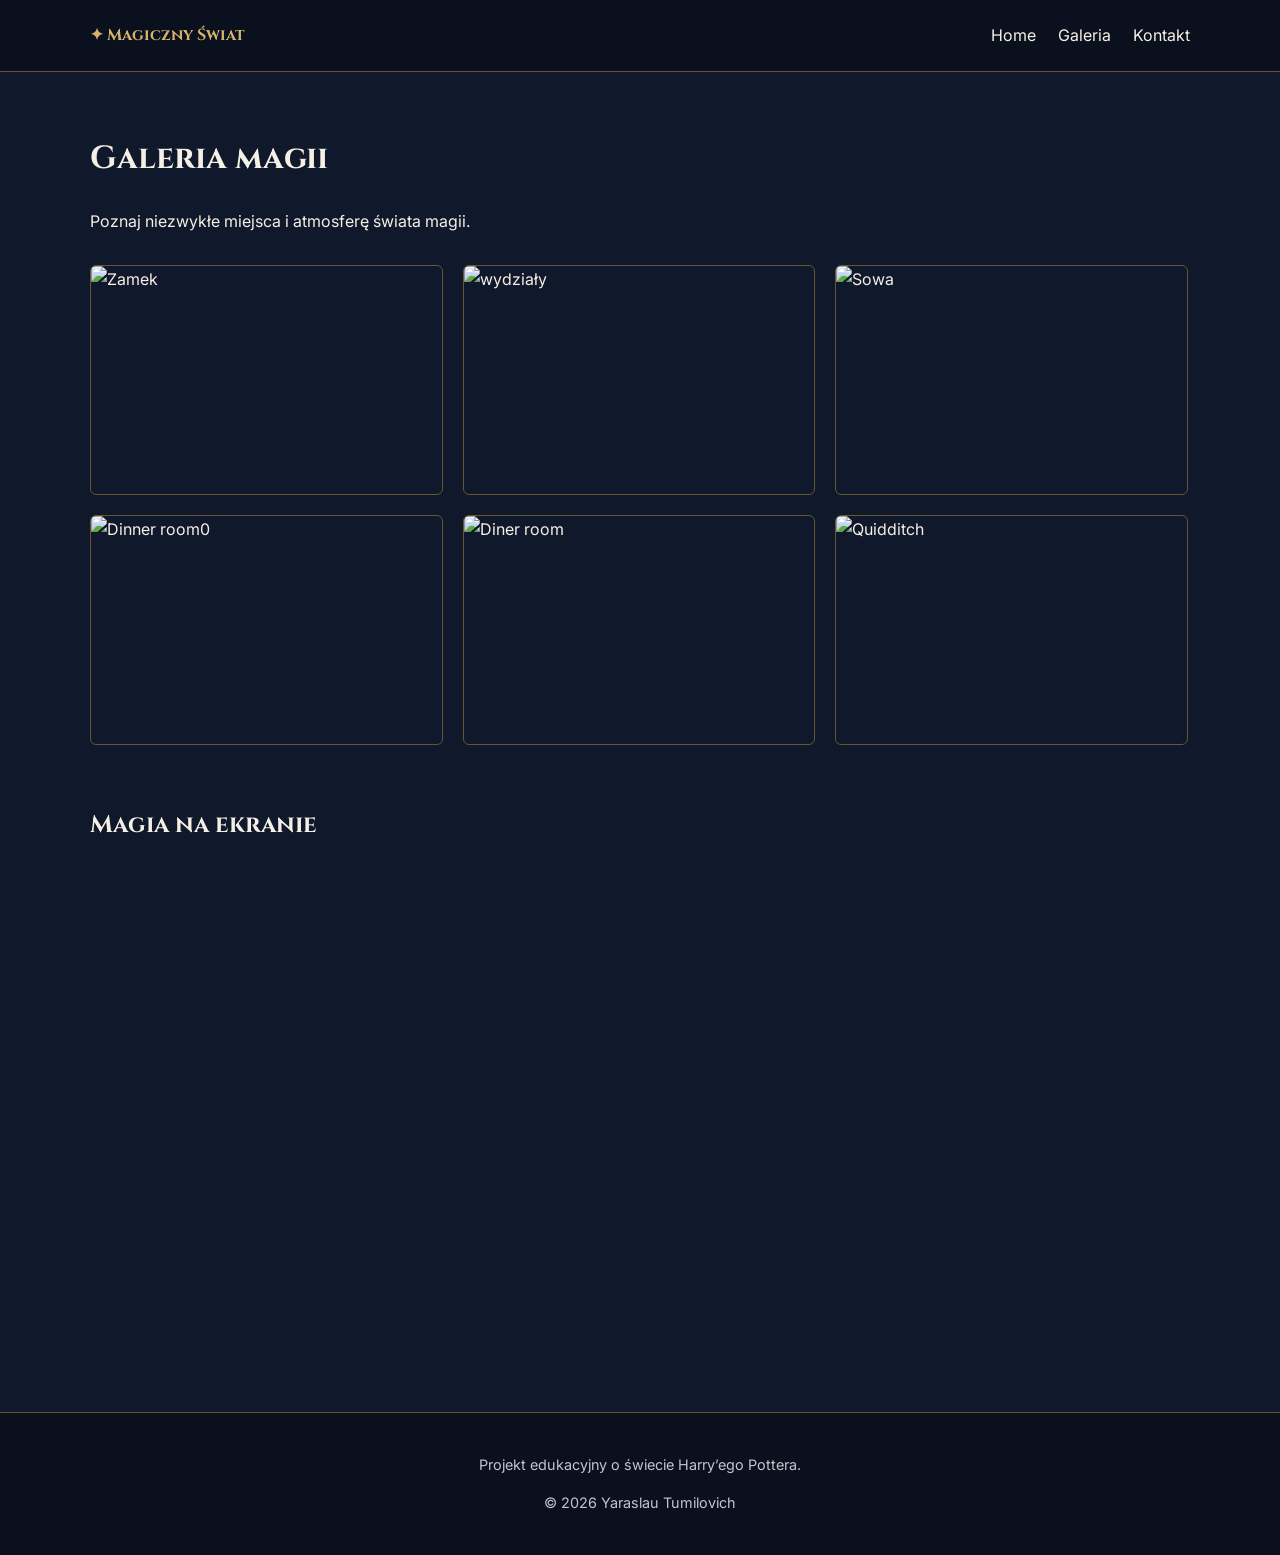
==== Project_01/galeria.html @ c5081dbd "Complete Project1" ====
<!doctype html>
<html lang="pl">
  <head>
    <meta charset="UTF-8" />
    <meta name="viewport" content="width=device-width, initial-scale=1.0" />
    <title>Magiczny Świat | Galeria</title>
    <link rel="stylesheet" href="style.css" />
    <script src="script.js" defer></script>
  </head>
  <body>
    <header>
      <a class="logo" href="index.html">✦ Magiczny Świat</a>
      <nav>
        <a href="index.html">Home</a>
        <a href="galeria.html">Galeria</a>
        <a href="kontakt.html">Kontakt</a>
      </nav>
    </header>

    <main class="content">
      <h1>Galeria magii</h1>
      <p>Poznaj niezwykłe miejsca i atmosferę świata magii.</p>

      <div class="gallery">
        <img
          src="https://zpopk.pl/wp-content/uploads/2015/04/harry-potter-castle-hogwarts-wallpapers-wallpaper.jpg"
          alt="Zamek"
        />
        <img
          src="https://external-preview.redd.it/harry-potter-hogwarts-houses-1920x1200-v0-zHexA8JTE24rK2F6o2oVJ0EuWaGYex3eptTQzWgzFQA.png?auto=webp&s=772285800572b86a39f3e095a0baf3e197e43bb5"
          alt="wydziały"
        />
        <img
          src="https://kremlinpalace.org/images/events/1709196272.jpg"
          alt="Sowa"
        />
        <img
          src="https://cdn.lifehacker.ru/wp-content/uploads/2026/10/w1500_57704616_1536x768_1792516283.jpg"
          alt="Dinner room0"
        />
        <img
          src="https://images4.alphacoders.com/130/thumb-1920-1308100.jpeg"
          alt="Diner room"
        />
        <img
          src="https://simplywallpaper.net/pictures/2010/10/02/Harry-Potter-Quidditch.jpg"
          alt="Quidditch"
        />
      </div>

      <section class="video-section">
        <h2>Magia na ekranie</h2>
        <div class="video">
          <iframe
            src="https://www.youtube-nocookie.com/embed/VyHV0BRtd0Y"
            title="Zwiastun filmu Harry Potter i Kamień Filozoficzny"
            allowfullscreen
          >
          </iframe>
        </div>
      </section>
    </main>

    <footer>
      <p>Projekt edukacyjny o świecie Harry’ego Pottera.</p>
      <p>© 2026 Yaraslau Tumilovich</p>
    </footer>
  </body>
</html>
---- Project_01/style.css ----
@import url("https://fonts.googleapis.com/css2?family=Cinzel:wght@500;700&family=Inter:wght@400;500;600&display=swap");

* {
  box-sizing: border-box;
}

body {
  margin: 0;
  background: #10182b;
  color: #f5f0e5;
  font-family: "Inter", Arial, sans-serif;
  line-height: 1.7;
}

header {
  display: flex;
  justify-content: space-between;
  align-items: center;
  gap: 20px;
  padding: 22px 7%;
  background: #0a101d;
  border-bottom: 1px solid #66552f;
}

.logo {
  color: #d6b36a;
  text-decoration: none;
  font-family: "Cinzel", serif;
  font-weight: bold;
}

nav {
  display: flex;
  flex-wrap: wrap;
  gap: 22px;
}

nav a {
  color: #f5f0e5;
  text-decoration: none;
}

nav a:hover {
  color: #d6b36a;
}

.hero {
  min-height: 440px;
  padding: 90px 8%;
  background:
    linear-gradient(90deg, #10182b 15%, rgba(16, 24, 43, 0.7)),
    url("https://images.unsplash.com/photo-1518709268805-4e9042af9f23?auto=format&fit=crop&w=1600&q=80")
      center / cover;
}

.hero h1 {
  max-width: 700px;
  font:
    700 clamp(2.2rem, 5vw, 4rem) "Cinzel",
    serif;
  color: #f0d99b;
  line-height: 1.2;
}

.hero p {
  max-width: 600px;
}

.eyebrow {
  color: #d6b36a;
  text-transform: uppercase;
  letter-spacing: 3px;
}

.button {
  display: inline-block;
  margin-top: 15px;
  padding: 12px 20px;
  background: #d6b36a;
  color: #10182b;
  border: 0;
  border-radius: 4px;
  font:
    600 1rem "Inter",
    sans-serif;
  text-decoration: none;
  cursor: pointer;
}

.button:hover {
  background: #f0d99b;
}

.content {
  width: min(1100px, 88%);
  margin: 60px auto;
}

h1,
h2,
h3 {
  font-family: "Cinzel", Georgia, serif;
}

.cards {
  display: grid;
  grid-template-columns: repeat(2, minmax(0, 1fr));
  gap: 20px;
  margin-top: 30px;
}

.card {
  padding: 24px;
  background: #192640;
  border: 1px solid #66552f;
  border-radius: 6px;
}

.card h3 {
  color: #d6b36a;
}

.gallery {
  display: flex;
  flex-wrap: wrap;
  gap: 20px;
  margin-top: 30px;
}

.gallery img {
  width: calc(33.333% - 14px);
  height: 230px;
  object-fit: cover;
  border-radius: 6px;
  border: 1px solid #66552f;
}

.video-section {
  margin-top: 60px;
}

.video {
  width: 100%;
  max-width: 850px;
  aspect-ratio: 16 / 9;
}

.video iframe {
  width: 100%;
  height: 100%;
  border: 0;
}

form {
  max-width: 650px;
  padding: 28px;
  background: #192640;
  border: 1px solid #66552f;
  border-radius: 6px;
}

label {
  display: block;
  margin-top: 18px;
  margin-bottom: 7px;
  color: #f0d99b;
}

input,
select,
textarea {
  width: 100%;
  padding: 12px;
  border: 1px solid #526078;
  border-radius: 4px;
  background: #10182b;
  color: #f5f0e5;
  font: inherit;
}

textarea {
  min-height: 150px;
  resize: vertical;
}

input:focus,
select:focus,
textarea:focus {
  outline: 2px solid #d6b36a;
}

footer {
  padding: 25px 7%;
  background: #0a101d;
  color: #c1c5ce;
  text-align: center;
  border-top: 1px solid #66552f;
  font-size: 0.9rem;
}

#form-status {
  color: #f0d99b;
}

@media (max-width: 700px) {
  header {
    align-items: flex-start;
    flex-direction: column;
  }

  nav {
    gap: 14px;
  }

  .hero {
    padding: 65px 7%;
  }

  .cards {
    grid-template-columns: 1fr;
  }

  .gallery img {
    width: calc(50% - 10px);
    height: 180px;
  }

  form {
    padding: 20px;
  }
}

@media (max-width: 420px) {
  .gallery img {
    width: 100%;
    height: 220px;
  }
}
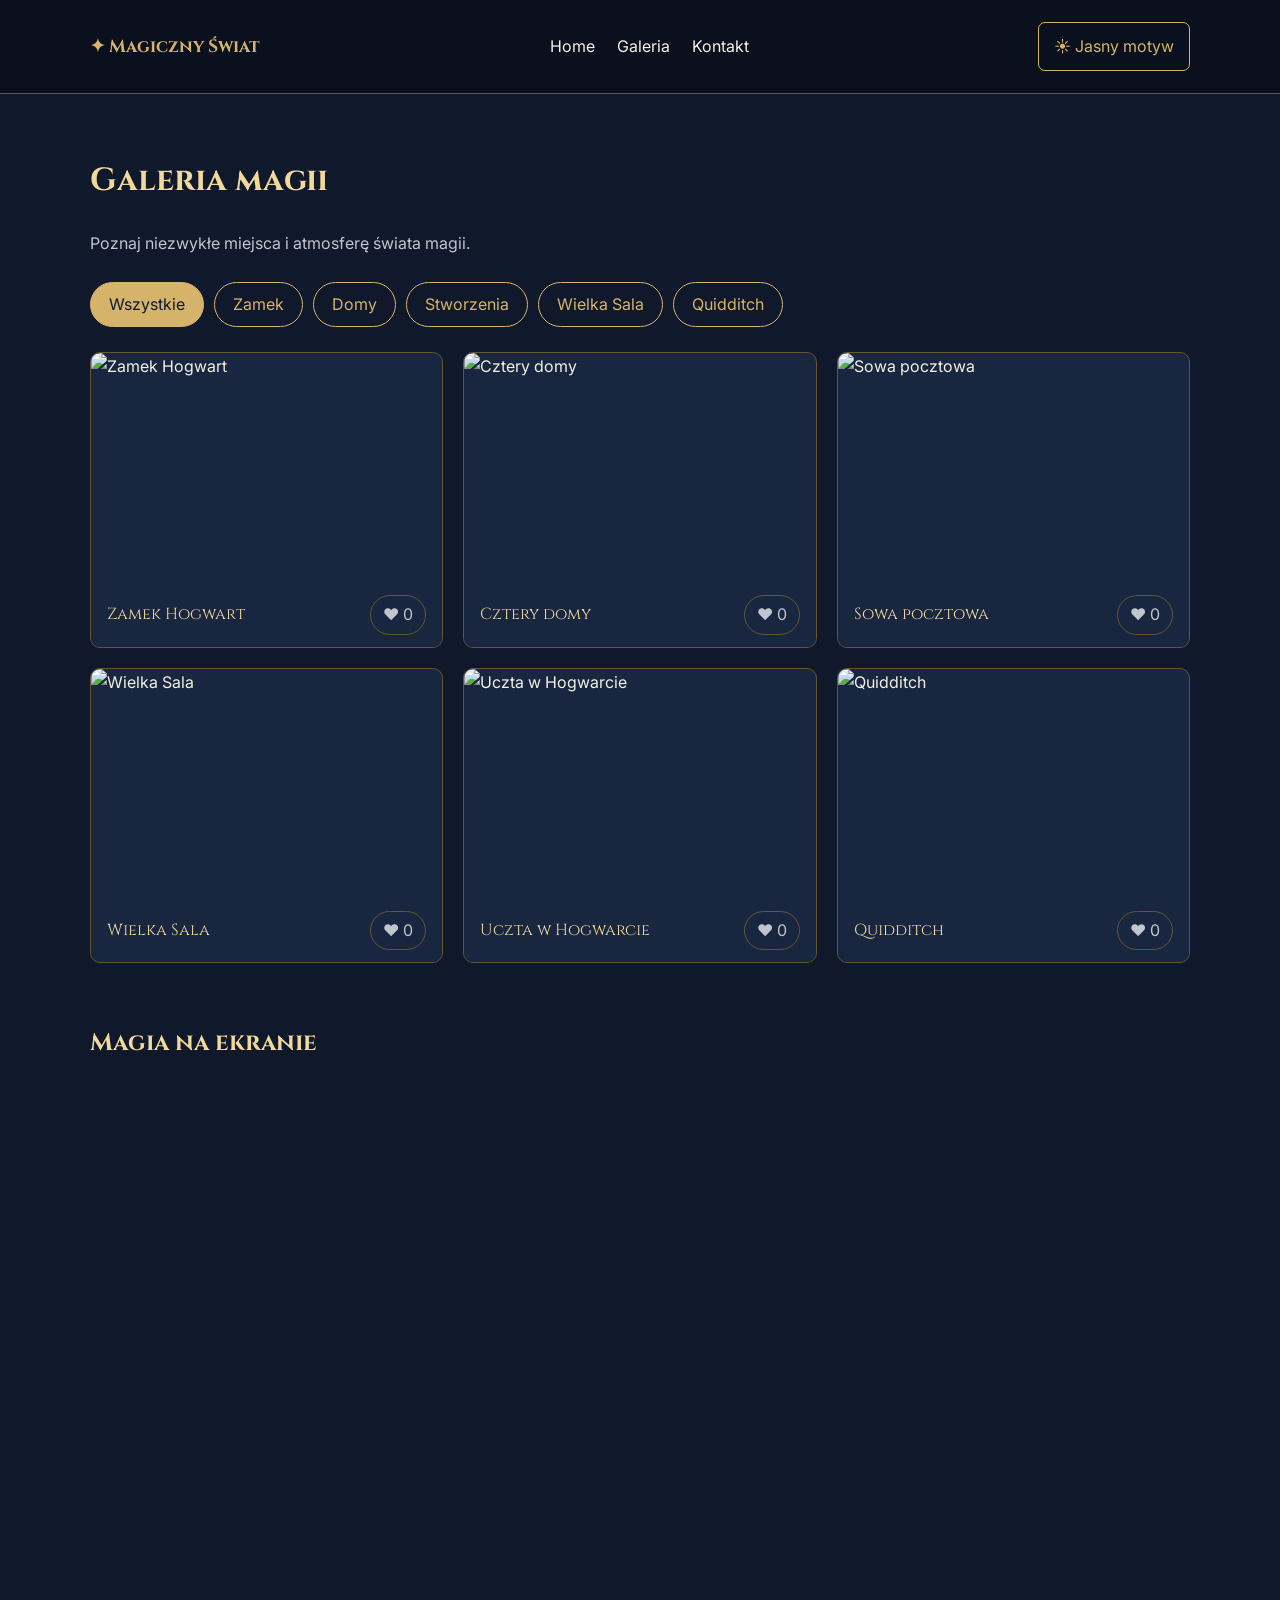
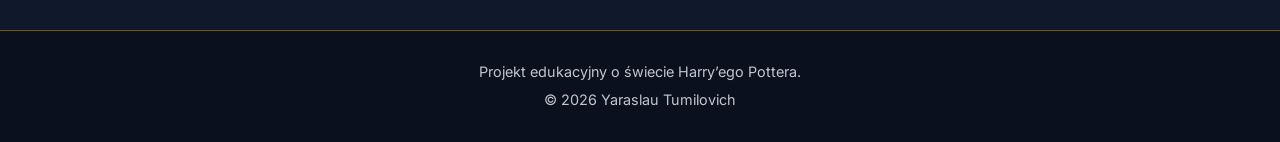
==== commit b7f38536: "Finish Project01" ====
--- a/Project_01/galeria.html
+++ b/Project_01/galeria.html
@@ -15,48 +15,188 @@
         <a href="galeria.html">Galeria</a>
         <a href="kontakt.html">Kontakt</a>
       </nav>
+      <button id="theme-toggle" class="theme-button" type="button">
+        ☀ Jasny motyw
+      </button>
     </header>
 
     <main class="content">
       <h1>Galeria magii</h1>
       <p>Poznaj niezwykłe miejsca i atmosferę świata magii.</p>
 
+      <div class="filters" role="group" aria-label="Filtry galerii">
+        <button class="filter-btn active" type="button" data-filter="all">
+          Wszystkie
+        </button>
+        <button class="filter-btn" type="button" data-filter="zamek">
+          Zamek
+        </button>
+        <button class="filter-btn" type="button" data-filter="domy">
+          Domy
+        </button>
+        <button class="filter-btn" type="button" data-filter="stworzenia">
+          Stworzenia
+        </button>
+        <button class="filter-btn" type="button" data-filter="sala">
+          Wielka Sala
+        </button>
+        <button class="filter-btn" type="button" data-filter="quidditch">
+          Quidditch
+        </button>
+      </div>
+
       <div class="gallery">
-        <img
-          src="https://zpopk.pl/wp-content/uploads/2015/04/harry-potter-castle-hogwarts-wallpapers-wallpaper.jpg"
-          alt="Zamek"
-        />
-        <img
-          src="https://external-preview.redd.it/harry-potter-hogwarts-houses-1920x1200-v0-zHexA8JTE24rK2F6o2oVJ0EuWaGYex3eptTQzWgzFQA.png?auto=webp&s=772285800572b86a39f3e095a0baf3e197e43bb5"
-          alt="wydziały"
-        />
-        <img
-          src="https://kremlinpalace.org/images/events/1709196272.jpg"
-          alt="Sowa"
-        />
-        <img
-          src="https://cdn.lifehacker.ru/wp-content/uploads/2026/10/w1500_57704616_1536x768_1792516283.jpg"
-          alt="Dinner room0"
-        />
-        <img
-          src="https://images4.alphacoders.com/130/thumb-1920-1308100.jpeg"
-          alt="Diner room"
-        />
-        <img
-          src="https://simplywallpaper.net/pictures/2010/10/02/Harry-Potter-Quidditch.jpg"
-          alt="Quidditch"
-        />
+        <figure
+          class="g-item"
+          data-category="zamek"
+          data-id="1"
+          data-desc="Starożytny zamek pełen tajemnic."
+        >
+          <img
+            src="https://zpopk.pl/wp-content/uploads/2015/04/harry-potter-castle-hogwarts-wallpapers-wallpaper.jpg"
+            alt="Zamek Hogwart"
+            loading="lazy"
+          />
+          <figcaption>
+            <span class="g-title">Zamek Hogwart</span>
+            <button
+              class="like-btn"
+              type="button"
+              aria-label="Polub: Zamek Hogwart"
+            >
+              ❤ <span>0</span>
+            </button>
+          </figcaption>
+        </figure>
+        <figure
+          class="g-item"
+          data-category="domy"
+          data-id="2"
+          data-desc="Gryffindor, Slytherin, Ravenclaw i Hufflepuff."
+        >
+          <img
+            src="https://external-preview.redd.it/harry-potter-hogwarts-houses-1920x1200-v0-zHexA8JTE24rK2F6o2oVJ0EuWaGYex3eptTQzWgzFQA.png?auto=webp&s=772285800572b86a39f3e095a0baf3e197e43bb5"
+            alt="Cztery domy"
+            loading="lazy"
+          />
+          <figcaption>
+            <span class="g-title">Cztery domy</span>
+            <button
+              class="like-btn"
+              type="button"
+              aria-label="Polub: Cztery domy"
+            >
+              ❤ <span>0</span>
+            </button>
+          </figcaption>
+        </figure>
+        <figure
+          class="g-item"
+          data-category="stworzenia"
+          data-id="3"
+          data-desc="Magiczna poczta w świecie czarodziejów."
+        >
+          <img
+            src="https://kremlinpalace.org/images/events/1709196272.jpg"
+            alt="Sowa pocztowa"
+            loading="lazy"
+          />
+          <figcaption>
+            <span class="g-title">Sowa pocztowa</span>
+            <button
+              class="like-btn"
+              type="button"
+              aria-label="Polub: Sowa pocztowa"
+            >
+              ❤ <span>0</span>
+            </button>
+          </figcaption>
+        </figure>
+        <figure
+          class="g-item"
+          data-category="sala"
+          data-id="4"
+          data-desc="Tu uczniowie jedzą posiłki i świętują."
+        >
+          <img
+            src="https://cdn.lifehacker.ru/wp-content/uploads/2026/10/w1500_57704616_1536x768_1792516283.jpg"
+            alt="Wielka Sala"
+            loading="lazy"
+          />
+          <figcaption>
+            <span class="g-title">Wielka Sala</span>
+            <button
+              class="like-btn"
+              type="button"
+              aria-label="Polub: Wielka Sala"
+            >
+              ❤ <span>0</span>
+            </button>
+          </figcaption>
+        </figure>
+        <figure
+          class="g-item"
+          data-category="sala"
+          data-id="5"
+          data-desc="Setki świec unoszą się pod sufitem."
+        >
+          <img
+            src="https://images4.alphacoders.com/130/thumb-1920-1308100.jpeg"
+            alt="Uczta w Hogwarcie"
+            loading="lazy"
+          />
+          <figcaption>
+            <span class="g-title">Uczta w Hogwarcie</span>
+            <button
+              class="like-btn"
+              type="button"
+              aria-label="Polub: Uczta w Hogwarcie"
+            >
+              ❤ <span>0</span>
+            </button>
+          </figcaption>
+        </figure>
+        <figure
+          class="g-item"
+          data-category="quidditch"
+          data-id="6"
+          data-desc="Najpopularniejszy sport czarodziejów."
+        >
+          <img
+            src="https://simplywallpaper.net/pictures/2010/10/02/Harry-Potter-Quidditch.jpg"
+            alt="Quidditch"
+            loading="lazy"
+          />
+          <figcaption>
+            <span class="g-title">Quidditch</span>
+            <button
+              class="like-btn"
+              type="button"
+              aria-label="Polub: Quidditch"
+            >
+              ❤ <span>0</span>
+            </button>
+          </figcaption>
+        </figure>
       </div>
 
       <section class="video-section">
         <h2>Magia na ekranie</h2>
         <div class="video">
           <iframe
-            src="https://www.youtube-nocookie.com/embed/VyHV0BRtd0Y"
-            title="Zwiastun filmu Harry Potter i Kamień Filozoficzny"
+            src="https://www.youtube-nocookie.com/embed/VyHV0BRtdxo"
+            title="Zwiastun filmu Harry Potter"
+            allow="
+              accelerometer;
+              autoplay;
+              clipboard-write;
+              encrypted-media;
+              gyroscope;
+              picture-in-picture;
+            "
+            referrerpolicy="strict-origin-when-cross-origin"
             allowfullscreen
-          >
-          </iframe>
+          ></iframe>
         </div>
       </section>
     </main>
--- a/Project_01/style.css
+++ b/Project_01/style.css
@@ -1,58 +1,120 @@
 @import url("https://fonts.googleapis.com/css2?family=Cinzel:wght@500;700&family=Inter:wght@400;500;600&display=swap");
+
+/* ---------- MOTYWY (zmienne) ---------- */
+:root {
+  --bg: #10182b;
+  --header: #0a101d;
+  --card: #192640;
+  --text: #f5f0e5;
+  --muted: #c1c5ce;
+  --border: #66552f;
+  --accent: #d6b36a;
+  --heading: #f0d99b;
+  --btn-text: #10182b;
+  --input: #10182b;
+}
+body.light-theme {
+  --bg: #f4f0e6;
+  --header: #e5dcc8;
+  --card: #fffaf0;
+  --text: #252525;
+  --muted: #555;
+  --border: #cdb98a;
+  --accent: #99711b;
+  --heading: #5e4510;
+  --btn-text: #fff;
+  --input: #fff;
+}
 
 * {
   box-sizing: border-box;
 }
-
 body {
   margin: 0;
-  background: #10182b;
-  color: #f5f0e5;
+  background: var(--bg);
+  color: var(--text);
   font-family: "Inter", Arial, sans-serif;
   line-height: 1.7;
-}
-
+  transition:
+    background 0.3s,
+    color 0.3s;
+}
+h1,
+h2,
+h3 {
+  font-family: "Cinzel", Georgia, serif;
+  color: var(--heading);
+}
+
+/* ---------- NAGŁÓWEK / STOPKA ---------- */
 header {
   display: flex;
   justify-content: space-between;
   align-items: center;
-  gap: 20px;
+  flex-wrap: wrap;
+  gap: 15px;
   padding: 22px 7%;
-  background: #0a101d;
-  border-bottom: 1px solid #66552f;
-}
-
+  background: var(--header);
+  border-bottom: 1px solid var(--border);
+}
 .logo {
-  color: #d6b36a;
+  color: var(--accent);
   text-decoration: none;
-  font-family: "Cinzel", serif;
-  font-weight: bold;
-}
-
+  font:
+    700 1.1rem "Cinzel",
+    serif;
+}
 nav {
   display: flex;
   flex-wrap: wrap;
   gap: 22px;
 }
-
 nav a {
-  color: #f5f0e5;
+  color: var(--text);
   text-decoration: none;
 }
-
 nav a:hover {
-  color: #d6b36a;
-}
-
+  color: var(--accent);
+}
+footer {
+  padding: 25px 7%;
+  background: var(--header);
+  color: var(--muted);
+  text-align: center;
+  border-top: 1px solid var(--border);
+  font-size: 0.9rem;
+}
+footer p {
+  margin: 4px 0;
+}
+
+.theme-button {
+  padding: 10px 15px;
+  border: 1px solid var(--accent);
+  border-radius: 7px;
+  background: transparent;
+  color: var(--accent);
+  cursor: pointer;
+  font: inherit;
+  transition:
+    background 0.3s,
+    color 0.3s;
+}
+.theme-button:hover {
+  background: var(--accent);
+  color: var(--btn-text);
+}
+
+/* ---------- HERO ---------- */
 .hero {
   min-height: 440px;
   padding: 90px 8%;
+  color: #f5f0e5;
   background:
     linear-gradient(90deg, #10182b 15%, rgba(16, 24, 43, 0.7)),
-    url("https://images.unsplash.com/photo-1518709268805-4e9042af9f23?auto=format&fit=crop&w=1600&q=80")
+    url("https://www.emp-shop.pl/dw/image/v2/BBQV_PRD/on/demandware.static/-/Sites-master-emp/default/dw473cbed2/images/3/8/4/6/384617a.jpg?sw=1000&sh=800&sm=fit&sfrm=png")
       center / cover;
 }
-
 .hero h1 {
   max-width: 700px;
   font:
@@ -61,178 +123,470 @@
   color: #f0d99b;
   line-height: 1.2;
 }
-
 .hero p {
   max-width: 600px;
-}
-
+  color: #f5f0e5;
+}
 .eyebrow {
-  color: #d6b36a;
+  color: #d6b36a !important;
   text-transform: uppercase;
   letter-spacing: 3px;
 }
 
+/* ---------- PRZYCISKI ---------- */
 .button {
   display: inline-block;
   margin-top: 15px;
   padding: 12px 20px;
-  background: #d6b36a;
-  color: #10182b;
+  background: var(--accent);
+  color: var(--btn-text);
   border: 0;
-  border-radius: 4px;
+  border-radius: 6px;
   font:
     600 1rem "Inter",
     sans-serif;
   text-decoration: none;
   cursor: pointer;
-}
-
+  transition:
+    transform 0.15s,
+    filter 0.2s;
+}
 .button:hover {
-  background: #f0d99b;
-}
-
+  filter: brightness(1.15);
+  transform: translateY(-2px);
+}
+
+/* ---------- TREŚĆ ---------- */
 .content {
   width: min(1100px, 88%);
   margin: 60px auto;
 }
-
-h1,
-h2,
-h3 {
-  font-family: "Cinzel", Georgia, serif;
-}
-
-.cards {
+.content p {
+  color: var(--muted);
+}
+.cards,
+.info-grid {
   display: grid;
-  grid-template-columns: repeat(2, minmax(0, 1fr));
   gap: 20px;
   margin-top: 30px;
 }
-
-.card {
+.cards {
+  grid-template-columns: repeat(2, minmax(0, 1fr));
+}
+.info-grid {
+  grid-template-columns: repeat(3, minmax(0, 1fr));
+}
+.card,
+.info-card {
   padding: 24px;
-  background: #192640;
-  border: 1px solid #66552f;
-  border-radius: 6px;
-}
-
-.card h3 {
-  color: #d6b36a;
-}
-
-.gallery {
+  background: var(--card);
+  border: 1px solid var(--border);
+  border-radius: 10px;
+  transition:
+    transform 0.3s,
+    box-shadow 0.3s;
+}
+.card:hover,
+.info-card:hover {
+  transform: translateY(-6px);
+  box-shadow: 0 10px 25px rgba(0, 0, 0, 0.25);
+}
+.card h3,
+.info-card h3 {
+  color: var(--accent);
+  margin-top: 0;
+}
+.card p,
+.info-card p {
+  color: var(--muted);
+  margin-bottom: 0;
+}
+.info-icon {
+  font-size: 36px;
+}
+.gryffindor {
+  border-top: 4px solid #ae2525;
+}
+.slytherin {
+  border-top: 4px solid #27865a;
+}
+.ravenclaw {
+  border-top: 4px solid #3476bd;
+}
+.hufflepuff {
+  border-top: 4px solid #d4af37;
+}
+
+/* ---------- GALERIA / WIDEO ---------- */
+
+/* ---------- GALERIA ---------- */
+.filters {
   display: flex;
   flex-wrap: wrap;
+  gap: 10px;
+  margin: 25px 0 5px;
+}
+.filter-btn {
+  padding: 8px 18px;
+  font: inherit;
+  color: var(--accent);
+  background: transparent;
+  border: 1px solid var(--accent);
+  border-radius: 99px;
+  cursor: pointer;
+  transition:
+    background 0.2s,
+    color 0.2s;
+}
+.filter-btn:hover,
+.filter-btn.active {
+  background: var(--accent);
+  color: var(--btn-text);
+}
+.gallery {
+  display: grid;
+  grid-template-columns: repeat(auto-fill, minmax(270px, 1fr));
   gap: 20px;
-  margin-top: 30px;
-}
-
-.gallery img {
-  width: calc(33.333% - 14px);
+  margin-top: 25px;
+}
+.g-item {
+  margin: 0;
+  background: var(--card);
+  border: 1px solid var(--border);
+  border-radius: 10px;
+  overflow: hidden;
+  transition:
+    transform 0.3s,
+    box-shadow 0.3s;
+}
+.g-item[hidden] {
+  display: none;
+}
+.g-item:hover {
+  transform: translateY(-5px);
+  box-shadow: 0 10px 25px rgba(0, 0, 0, 0.25);
+}
+.g-item img {
+  display: block;
+  width: 100%;
   height: 230px;
   object-fit: cover;
-  border-radius: 6px;
-  border: 1px solid #66552f;
-}
-
+  cursor: zoom-in;
+  transition: transform 0.4s;
+}
+.g-item:hover img {
+  transform: scale(1.05);
+}
+.g-item {
+  overflow: hidden;
+}
+.g-item figcaption {
+  position: relative;
+  z-index: 1;
+  display: flex;
+  justify-content: space-between;
+  align-items: center;
+  gap: 10px;
+  padding: 12px 16px;
+  background: var(--card);
+}
+.g-title {
+  font-family: "Cinzel", serif;
+  color: var(--heading);
+}
+.like-btn {
+  padding: 5px 12px;
+  font: inherit;
+  color: var(--muted);
+  background: transparent;
+  border: 1px solid var(--border);
+  border-radius: 99px;
+  cursor: pointer;
+  transition:
+    transform 0.15s,
+    color 0.2s;
+}
+.like-btn:hover {
+  transform: scale(1.1);
+}
+.like-btn.liked {
+  color: #e0475b;
+  border-color: #e0475b;
+}
+
+/* ---------- LIGHTBOX ---------- */
+.lightbox {
+  position: fixed;
+  inset: 0;
+  z-index: 100;
+  display: flex;
+  flex-direction: column;
+  align-items: center;
+  justify-content: center;
+  gap: 12px;
+  padding: 20px;
+  background: rgba(5, 8, 15, 0.92);
+}
+.lightbox[hidden] {
+  display: none;
+}
+.lightbox img {
+  max-width: min(1100px, 92vw);
+  max-height: 72vh;
+  border-radius: 8px;
+  box-shadow: 0 10px 40px rgba(0, 0, 0, 0.6);
+}
+.lb-info {
+  text-align: center;
+  color: #f5f0e5;
+  max-width: 600px;
+}
+.lb-info strong {
+  display: block;
+  font:
+    700 1.2rem "Cinzel",
+    serif;
+  color: #f0d99b;
+}
+.lb-info small {
+  color: #c1c5ce;
+}
+.lb-btn {
+  position: absolute;
+  width: 48px;
+  height: 48px;
+  font-size: 1.6rem;
+  line-height: 1;
+  color: #f0d99b;
+  background: rgba(255, 255, 255, 0.08);
+  border: 1px solid #d6b36a;
+  border-radius: 50%;
+  cursor: pointer;
+}
+.lb-btn:hover {
+  background: #d6b36a;
+  color: #10182b;
+}
+.lb-close {
+  top: 18px;
+  right: 18px;
+}
+.lb-prev {
+  left: 18px;
+  top: 50%;
+}
+.lb-next {
+  right: 18px;
+  top: 50%;
+}
+@media (max-width: 600px) {
+  .gallery {
+    grid-template-columns: 1fr;
+  }
+  .lb-prev,
+  .lb-next {
+    top: auto;
+    bottom: 20px;
+  }
+}
 .video-section {
   margin-top: 60px;
 }
-
 .video {
   width: 100%;
   max-width: 850px;
   aspect-ratio: 16 / 9;
 }
-
 .video iframe {
   width: 100%;
   height: 100%;
   border: 0;
 }
 
+/* ---------- FORMULARZ ---------- */
 form {
   max-width: 650px;
   padding: 28px;
-  background: #192640;
-  border: 1px solid #66552f;
-  border-radius: 6px;
-}
-
-label {
+  background: var(--card);
+  border: 1px solid var(--border);
+  border-radius: 10px;
+}
+form label {
   display: block;
-  margin-top: 18px;
-  margin-bottom: 7px;
-  color: #f0d99b;
-}
-
+  margin: 18px 0 7px;
+  color: var(--heading);
+}
 input,
 select,
 textarea {
   width: 100%;
   padding: 12px;
-  border: 1px solid #526078;
-  border-radius: 4px;
-  background: #10182b;
-  color: #f5f0e5;
+  border: 1px solid var(--border);
+  border-radius: 6px;
+  background: var(--input);
+  color: var(--text);
   font: inherit;
 }
-
 textarea {
   min-height: 150px;
   resize: vertical;
 }
-
 input:focus,
 select:focus,
 textarea:focus {
-  outline: 2px solid #d6b36a;
-}
-
-footer {
-  padding: 25px 7%;
-  background: #0a101d;
-  color: #c1c5ce;
+  outline: 2px solid var(--accent);
+}
+input.button {
+  width: auto;
+  margin-top: 20px;
+}
+#form-status {
+  color: var(--accent);
+}
+
+/* ---------- SEKCJE INTERAKTYWNE ---------- */
+.interactive-section {
+  width: min(850px, calc(100% - 30px));
+  margin: 50px auto;
+  padding: 35px;
   text-align: center;
-  border-top: 1px solid #66552f;
+  background: var(--card);
+  border: 1px solid var(--border);
+  border-radius: 15px;
+}
+.interactive-section h2 {
+  color: var(--accent);
+  margin-top: 0;
+}
+.interactive-section p {
+  color: var(--muted);
+}
+.result-box {
+  min-height: 30px;
+  margin-top: 20px;
+  padding: 15px;
+  color: var(--accent);
+  font-weight: bold;
+}
+.quote-section blockquote {
+  margin: 25px 0;
+  font-size: 20px;
+  font-style: italic;
+  color: var(--accent);
+}
+.clock {
+  font-size: 42px;
+  font-weight: bold;
+  color: var(--accent);
+  font-variant-numeric: tabular-nums;
+}
+
+/* ---------- QUIZ ---------- */
+.quiz-box {
+  text-align: left;
+  margin-top: 25px;
+}
+.progress {
+  height: 8px;
+  background: var(--border);
+  border-radius: 99px;
+  overflow: hidden;
+}
+.progress span {
+  display: block;
+  height: 100%;
+  background: var(--accent);
+  transition: width 0.4s;
+}
+.counter {
+  margin: 12px 0 0;
   font-size: 0.9rem;
-}
-
-#form-status {
-  color: #f0d99b;
-}
-
-@media (max-width: 700px) {
-  header {
-    align-items: flex-start;
-    flex-direction: column;
-  }
-
-  nav {
-    gap: 14px;
-  }
-
+  letter-spacing: 1px;
+  text-transform: uppercase;
+}
+.quiz-box h3 {
+  margin: 10px 0 20px;
+  font-size: 1.25rem;
+  color: var(--text);
+}
+.options {
+  display: grid;
+  gap: 10px;
+}
+.option {
+  padding: 14px 18px;
+  text-align: left;
+  font: inherit;
+  color: var(--text);
+  background: transparent;
+  border: 1px solid var(--border);
+  border-radius: 10px;
+  cursor: pointer;
+  transition:
+    background 0.2s,
+    border-color 0.2s,
+    transform 0.15s;
+}
+.option:hover:not(:disabled) {
+  border-color: var(--accent);
+  background: rgba(214, 179, 106, 0.14);
+  transform: translateX(4px);
+}
+.option:disabled {
+  cursor: default;
+  color: var(--text);
+  opacity: 1;
+}
+.option.correct {
+  background: rgba(39, 134, 90, 0.35);
+  border-color: #27865a;
+}
+.option.wrong {
+  background: rgba(174, 37, 37, 0.35);
+  border-color: #ae2525;
+}
+.option.chosen {
+  background: rgba(214, 179, 106, 0.25);
+  border-color: var(--accent);
+}
+.feedback {
+  min-height: 28px;
+  margin-top: 15px;
+  color: var(--muted);
+}
+.quiz-end {
+  text-align: center;
+  padding: 10px 0;
+}
+.quiz-end .big {
+  font:
+    700 2.4rem "Cinzel",
+    serif;
+  color: var(--accent);
+  margin: 5px 0;
+}
+.quiz-end p {
+  color: var(--muted);
+}
+
+/* ---------- RESPONSYWNOŚĆ ---------- */
+@media (max-width: 768px) {
+  .info-grid {
+    grid-template-columns: 1fr;
+  }
+  .interactive-section {
+    padding: 22px 16px;
+  }
+  .clock {
+    font-size: 32px;
+  }
   .hero {
     padding: 65px 7%;
   }
-
   .cards {
     grid-template-columns: 1fr;
   }
-
-  .gallery img {
-    width: calc(50% - 10px);
-    height: 180px;
-  }
-
   form {
     padding: 20px;
   }
 }
-
-@media (max-width: 420px) {
-  .gallery img {
-    width: 100%;
-    height: 220px;
-  }
-}
